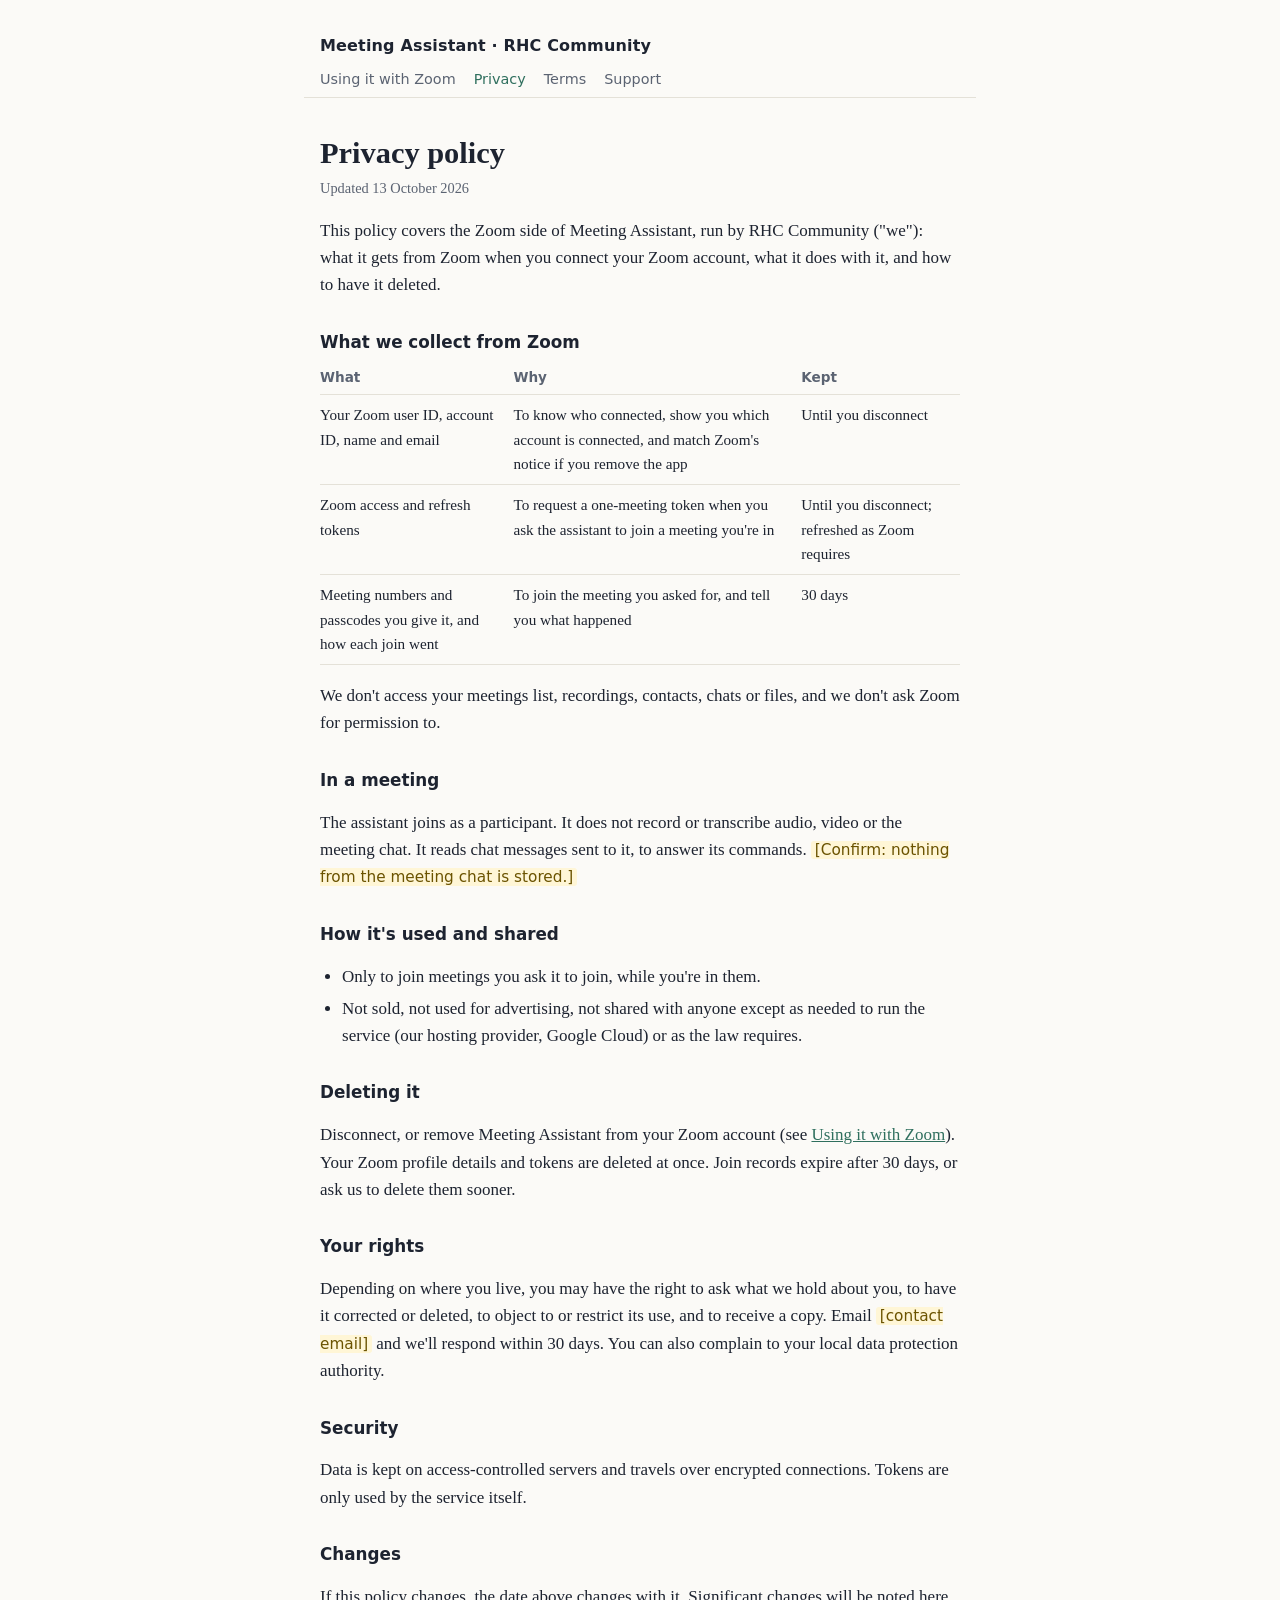
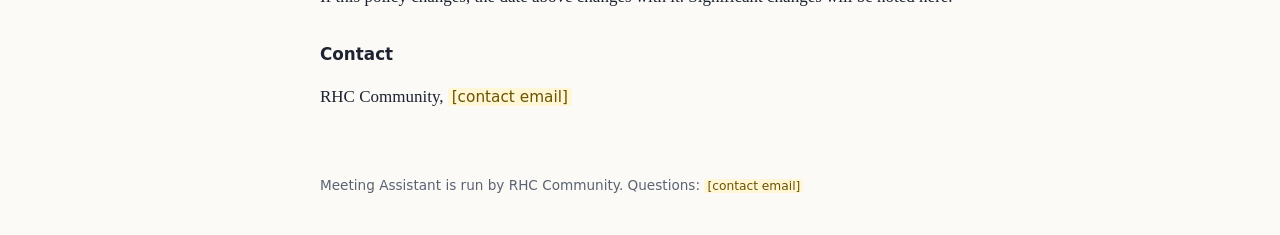
==== privacy/index.html @ b292b0ff "Pages for the Meeting Assistant's Zoom listing: guide, privacy, terms, support Co-Authored-By: Claud" ====
<!doctype html>
<html lang="en">
<head>
<meta charset="utf-8">
<meta name="viewport" content="width=device-width, initial-scale=1">
<title>Privacy policy · Meeting Assistant</title>
<meta name="description" content="What Meeting Assistant collects from Zoom, why, and how to have it deleted.">
<link rel="stylesheet" href="/style.css">
</head>
<body>
<header>
<a class="home" href="/">Meeting Assistant · RHC Community</a>
<nav><a href="/zoom/">Using it with Zoom</a><a href="/privacy/" aria-current="page">Privacy</a><a href="/terms/">Terms</a><a href="/support/">Support</a></nav>
</header>
<main>
<h1>Privacy policy</h1>
<p class="updated">Updated 13 October 2026</p>
<p>This policy covers the Zoom side of Meeting Assistant, run by RHC Community ("we"): what it gets from Zoom when you connect your Zoom account, what it does with it, and how to have it deleted.</p>

<h2>What we collect from Zoom</h2>
<div class="table-wrap"><table>
<tr><th>What</th><th>Why</th><th>Kept</th></tr>
<tr><td>Your Zoom user ID, account ID, name and email</td><td>To know who connected, show you which account is connected, and match Zoom's notice if you remove the app</td><td>Until you disconnect</td></tr>
<tr><td>Zoom access and refresh tokens</td><td>To request a one-meeting token when you ask the assistant to join a meeting you're in</td><td>Until you disconnect; refreshed as Zoom requires</td></tr>
<tr><td>Meeting numbers and passcodes you give it, and how each join went</td><td>To join the meeting you asked for, and tell you what happened</td><td>30 days</td></tr>
</table></div>
<p>We don't access your meetings list, recordings, contacts, chats or files, and we don't ask Zoom for permission to.</p>

<h2>In a meeting</h2>
<p>The assistant joins as a participant. It does not record or transcribe audio, video or the meeting chat. It reads chat messages sent to it, to answer its commands. <span class="todo">[Confirm: nothing from the meeting chat is stored.]</span></p>

<h2>How it's used and shared</h2>
<ul>
<li>Only to join meetings you ask it to join, while you're in them.</li>
<li>Not sold, not used for advertising, not shared with anyone except as needed to run the service (our hosting provider, Google Cloud) or as the law requires.</li>
</ul>

<h2>Deleting it</h2>
<p>Disconnect, or remove Meeting Assistant from your Zoom account (see <a href="/zoom/">Using it with Zoom</a>). Your Zoom profile details and tokens are deleted at once. Join records expire after 30 days, or ask us to delete them sooner.</p>

<h2>Your rights</h2>
<p>Depending on where you live, you may have the right to ask what we hold about you, to have it corrected or deleted, to object to or restrict its use, and to receive a copy. Email <span class="todo">[contact email]</span> and we'll respond within 30 days. You can also complain to your local data protection authority.</p>

<h2>Security</h2>
<p>Data is kept on access-controlled servers and travels over encrypted connections. Tokens are only used by the service itself.</p>

<h2>Changes</h2>
<p>If this policy changes, the date above changes with it. Significant changes will be noted here.</p>

<h2>Contact</h2>
<p>RHC Community, <span class="todo">[contact email]</span></p>
</main>
<footer>Meeting Assistant is run by RHC Community. Questions: <span class="todo">[contact email]</span></footer>
</body>
</html>
---- style.css ----
:root {
  --bg: #fbfaf7;
  --fg: #1d2330;
  --muted: #5b6372;
  --rule: #e4e1d8;
  --accent: #2f6f5e;
  --note-bg: #fff6d6;
  --note-fg: #6b5300;
}
@media (prefers-color-scheme: dark) {
  :root {
    --bg: #14171d;
    --fg: #e6e8ec;
    --muted: #9aa3b2;
    --rule: #2a2f38;
    --accent: #7cc4ad;
    --note-bg: #3a3214;
    --note-fg: #f3dc8b;
  }
}
* { box-sizing: border-box; }
html { -webkit-text-size-adjust: 100%; }
body {
  margin: 0;
  background: var(--bg);
  color: var(--fg);
  font: 17px/1.6 ui-serif, Georgia, "Times New Roman", serif;
}
header, main, footer { max-width: 42rem; margin: 0 auto; padding: 0 16px; }
header { padding-top: 32px; padding-bottom: 8px; border-bottom: 1px solid var(--rule); }
header a.home { color: var(--fg); text-decoration: none; font: 600 1rem/1.2 ui-sans-serif, system-ui, sans-serif; letter-spacing: .01em; }
nav { margin-top: 10px; display: flex; flex-wrap: wrap; gap: 4px 18px; font: .9rem/1.4 ui-sans-serif, system-ui, sans-serif; }
nav a { color: var(--muted); text-decoration: none; }
nav a[aria-current="page"] { color: var(--accent); }
main { padding-top: 24px; padding-bottom: 48px; }
h1 { font-size: 1.9rem; line-height: 1.2; margin: .4em 0 .2em; }
h2 { font: 600 1.05rem/1.3 ui-sans-serif, system-ui, sans-serif; margin: 2em 0 .4em; }
p.updated { color: var(--muted); font-size: .9rem; margin-top: 0; }
a { color: var(--accent); }
ul, ol { padding-left: 1.3em; }
li { margin: .25em 0; }
code { font: .9em ui-monospace, SFMono-Regular, Menlo, monospace; background: var(--rule); padding: .05em .3em; border-radius: 3px; }
table { border-collapse: collapse; width: 100%; font-size: .95rem; }
th, td { text-align: left; vertical-align: top; padding: 8px 10px 8px 0; border-bottom: 1px solid var(--rule); }
th { font: 600 .85rem/1.3 ui-sans-serif, system-ui, sans-serif; color: var(--muted); }
.table-wrap { overflow-x: auto; }
.todo { background: var(--note-bg); color: var(--note-fg); padding: 0 .25em; border-radius: 3px; font-family: ui-sans-serif, system-ui, sans-serif; font-size: .9em; }
footer { padding-bottom: 40px; color: var(--muted); font: .85rem/1.5 ui-sans-serif, system-ui, sans-serif; }
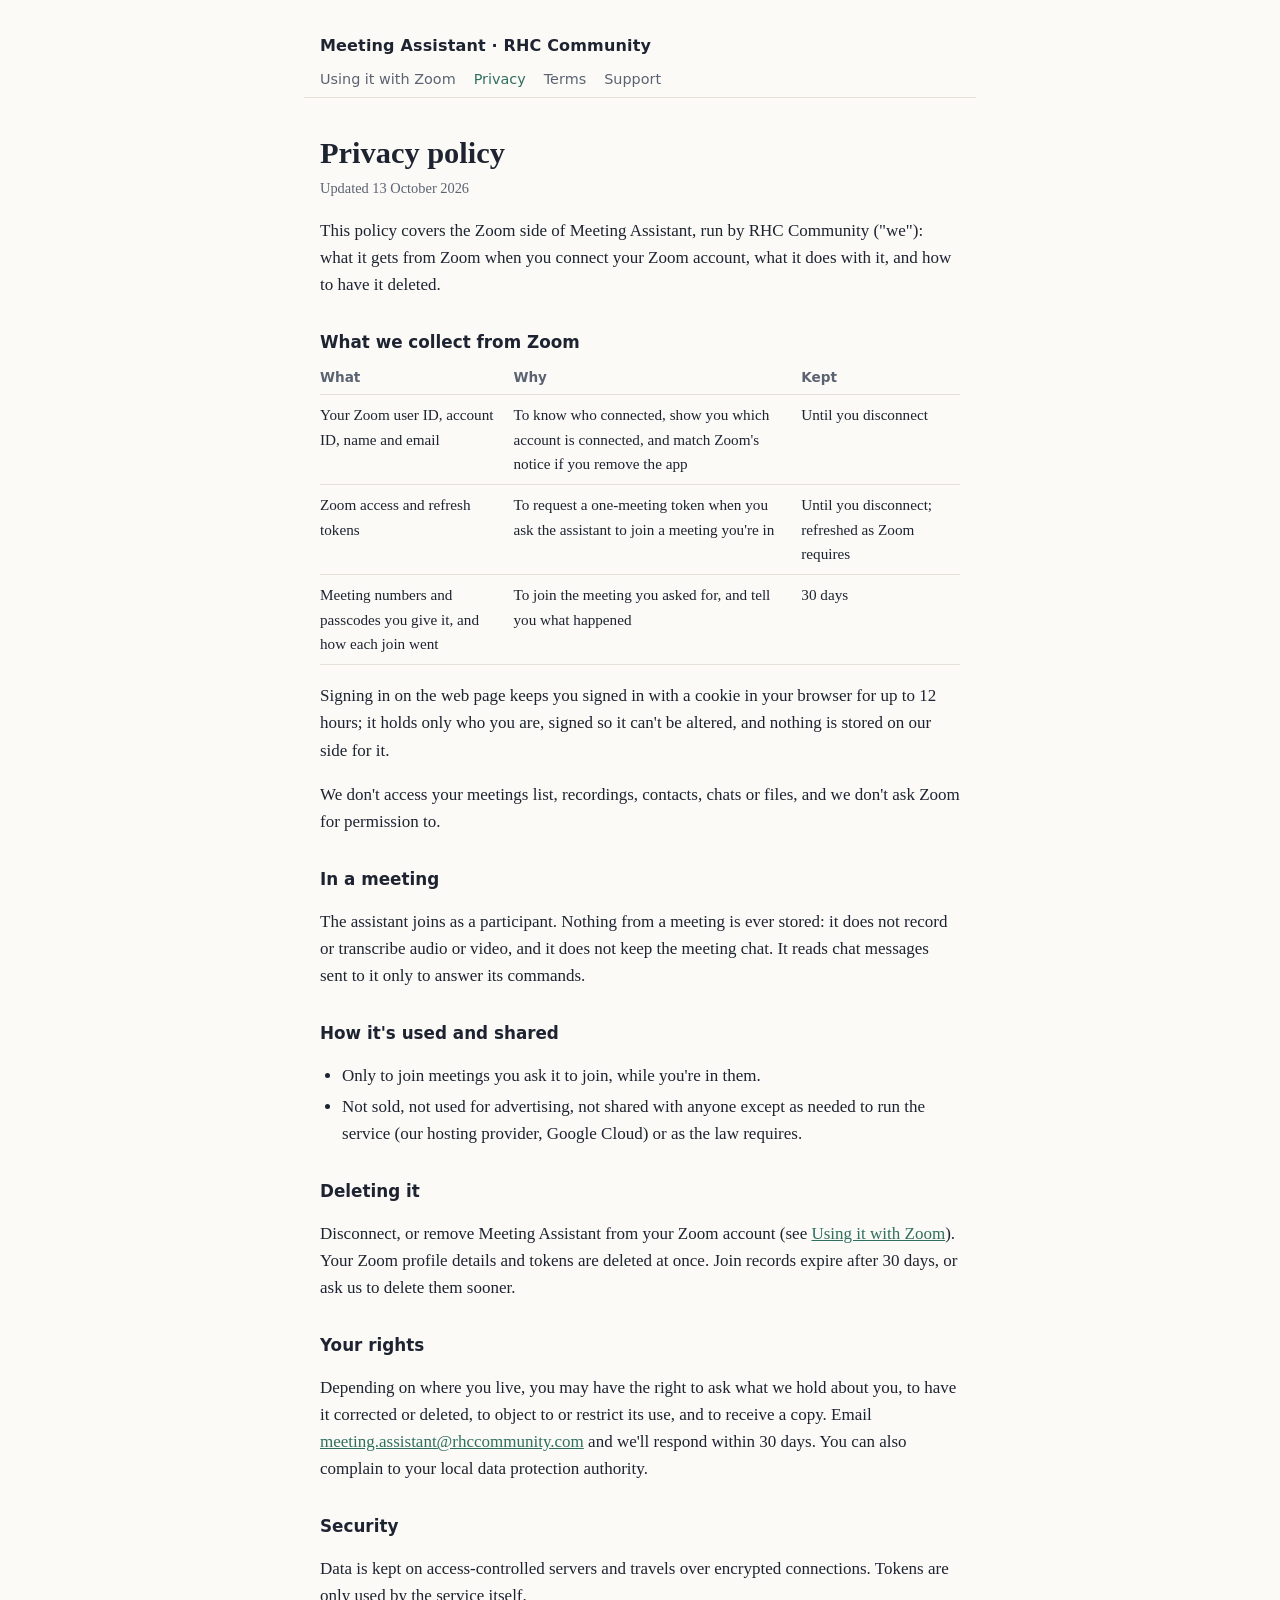
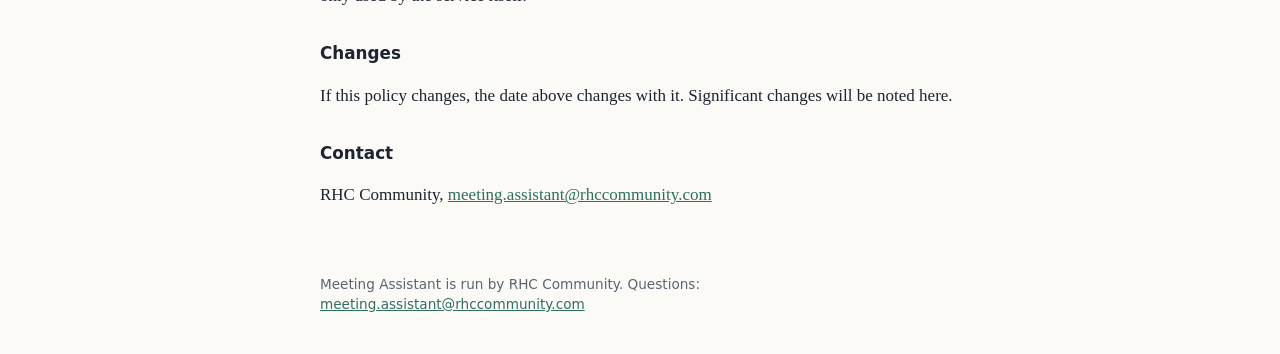
==== commit a01ddcee: "Contact address, nothing stored from meetings, and the web page's sign-in and join Co-Authored-By: C" ====
--- a/privacy/index.html
+++ b/privacy/index.html
@@ -24,10 +24,11 @@
 <tr><td>Zoom access and refresh tokens</td><td>To request a one-meeting token when you ask the assistant to join a meeting you're in</td><td>Until you disconnect; refreshed as Zoom requires</td></tr>
 <tr><td>Meeting numbers and passcodes you give it, and how each join went</td><td>To join the meeting you asked for, and tell you what happened</td><td>30 days</td></tr>
 </table></div>
+<p>Signing in on the web page keeps you signed in with a cookie in your browser for up to 12 hours; it holds only who you are, signed so it can't be altered, and nothing is stored on our side for it.</p>
 <p>We don't access your meetings list, recordings, contacts, chats or files, and we don't ask Zoom for permission to.</p>
 
 <h2>In a meeting</h2>
-<p>The assistant joins as a participant. It does not record or transcribe audio, video or the meeting chat. It reads chat messages sent to it, to answer its commands. <span class="todo">[Confirm: nothing from the meeting chat is stored.]</span></p>
+<p>The assistant joins as a participant. Nothing from a meeting is ever stored: it does not record or transcribe audio or video, and it does not keep the meeting chat. It reads chat messages sent to it only to answer its commands.</p>
 
 <h2>How it's used and shared</h2>
 <ul>
@@ -39,7 +40,7 @@
 <p>Disconnect, or remove Meeting Assistant from your Zoom account (see <a href="/zoom/">Using it with Zoom</a>). Your Zoom profile details and tokens are deleted at once. Join records expire after 30 days, or ask us to delete them sooner.</p>
 
 <h2>Your rights</h2>
-<p>Depending on where you live, you may have the right to ask what we hold about you, to have it corrected or deleted, to object to or restrict its use, and to receive a copy. Email <span class="todo">[contact email]</span> and we'll respond within 30 days. You can also complain to your local data protection authority.</p>
+<p>Depending on where you live, you may have the right to ask what we hold about you, to have it corrected or deleted, to object to or restrict its use, and to receive a copy. Email <a href="mailto:meeting.assistant@rhccommunity.com">meeting.assistant@rhccommunity.com</a> and we'll respond within 30 days. You can also complain to your local data protection authority.</p>
 
 <h2>Security</h2>
 <p>Data is kept on access-controlled servers and travels over encrypted connections. Tokens are only used by the service itself.</p>
@@ -48,8 +49,8 @@
 <p>If this policy changes, the date above changes with it. Significant changes will be noted here.</p>
 
 <h2>Contact</h2>
-<p>RHC Community, <span class="todo">[contact email]</span></p>
+<p>RHC Community, <a href="mailto:meeting.assistant@rhccommunity.com">meeting.assistant@rhccommunity.com</a></p>
 </main>
-<footer>Meeting Assistant is run by RHC Community. Questions: <span class="todo">[contact email]</span></footer>
+<footer>Meeting Assistant is run by RHC Community. Questions: <a href="mailto:meeting.assistant@rhccommunity.com">meeting.assistant@rhccommunity.com</a></footer>
 </body>
 </html>
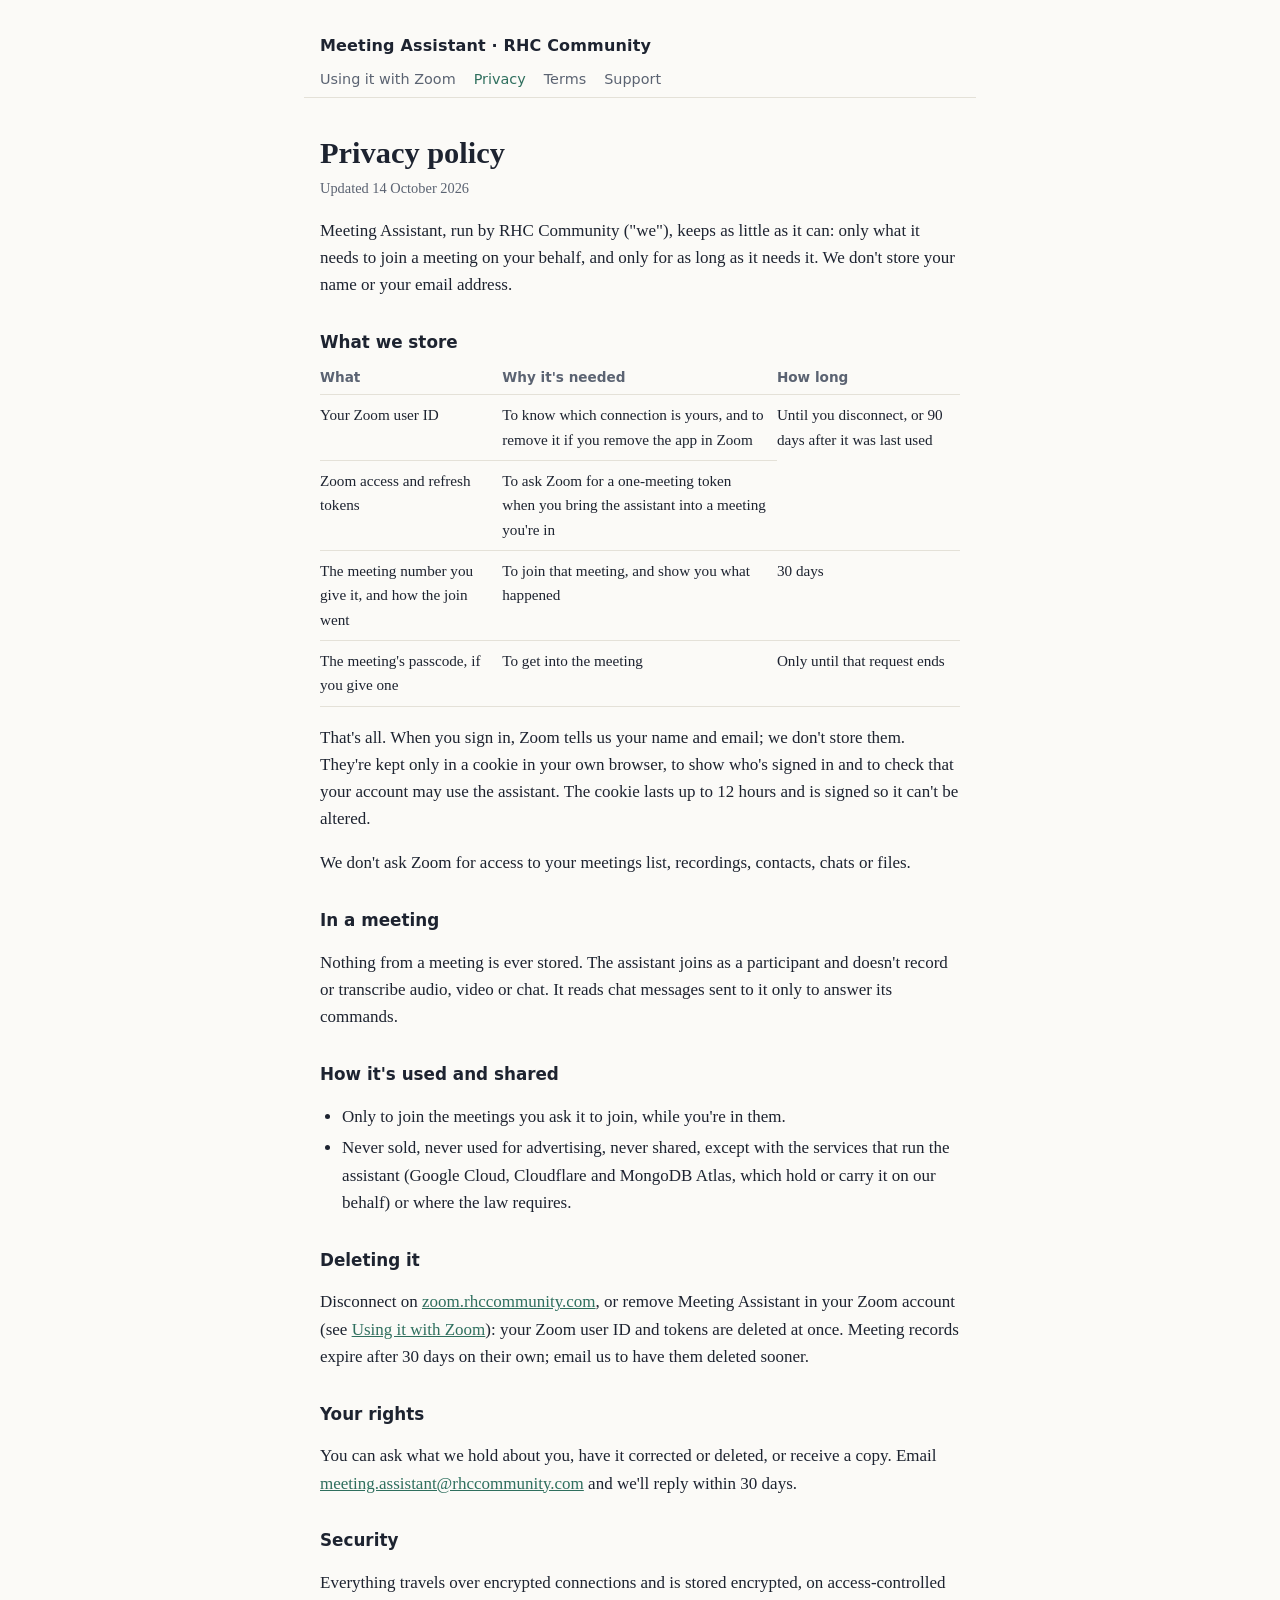
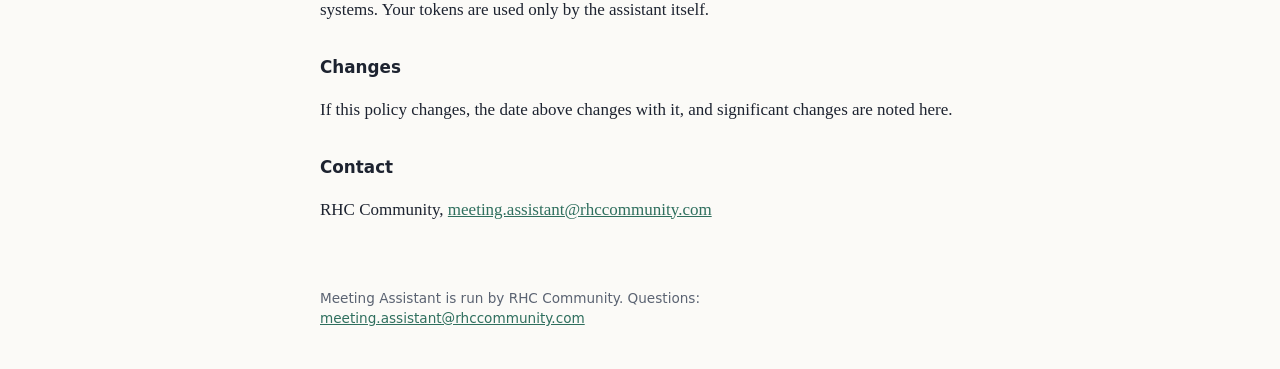
==== commit 30c0a547: "Privacy: how little is stored, and only what the assistant needs; no names or emails Co-Authored-By:" ====
--- a/privacy/index.html
+++ b/privacy/index.html
@@ -14,39 +14,40 @@
 </header>
 <main>
 <h1>Privacy policy</h1>
-<p class="updated">Updated 13 October 2026</p>
-<p>This policy covers the Zoom side of Meeting Assistant, run by RHC Community ("we"): what it gets from Zoom when you connect your Zoom account, what it does with it, and how to have it deleted.</p>
+<p class="updated">Updated 14 October 2026</p>
+<p>Meeting Assistant, run by RHC Community ("we"), keeps as little as it can: only what it needs to join a meeting on your behalf, and only for as long as it needs it. We don't store your name or your email address.</p>
 
-<h2>What we collect from Zoom</h2>
+<h2>What we store</h2>
 <div class="table-wrap"><table>
-<tr><th>What</th><th>Why</th><th>Kept</th></tr>
-<tr><td>Your Zoom user ID, account ID, name and email</td><td>To know who connected, show you which account is connected, and match Zoom's notice if you remove the app</td><td>Until you disconnect</td></tr>
-<tr><td>Zoom access and refresh tokens</td><td>To request a one-meeting token when you ask the assistant to join a meeting you're in</td><td>Until you disconnect; refreshed as Zoom requires</td></tr>
-<tr><td>Meeting numbers and passcodes you give it, and how each join went</td><td>To join the meeting you asked for, and tell you what happened</td><td>30 days</td></tr>
+<tr><th>What</th><th>Why it's needed</th><th>How long</th></tr>
+<tr><td>Your Zoom user ID</td><td>To know which connection is yours, and to remove it if you remove the app in Zoom</td><td rowspan="2">Until you disconnect, or 90 days after it was last used</td></tr>
+<tr><td>Zoom access and refresh tokens</td><td>To ask Zoom for a one-meeting token when you bring the assistant into a meeting you're in</td></tr>
+<tr><td>The meeting number you give it, and how the join went</td><td>To join that meeting, and show you what happened</td><td>30 days</td></tr>
+<tr><td>The meeting's passcode, if you give one</td><td>To get into the meeting</td><td>Only until that request ends</td></tr>
 </table></div>
-<p>Signing in on the web page keeps you signed in with a cookie in your browser for up to 12 hours; it holds only who you are, signed so it can't be altered, and nothing is stored on our side for it.</p>
-<p>We don't access your meetings list, recordings, contacts, chats or files, and we don't ask Zoom for permission to.</p>
+<p>That's all. When you sign in, Zoom tells us your name and email; we don't store them. They're kept only in a cookie in your own browser, to show who's signed in and to check that your account may use the assistant. The cookie lasts up to 12 hours and is signed so it can't be altered.</p>
+<p>We don't ask Zoom for access to your meetings list, recordings, contacts, chats or files.</p>
 
 <h2>In a meeting</h2>
-<p>The assistant joins as a participant. Nothing from a meeting is ever stored: it does not record or transcribe audio or video, and it does not keep the meeting chat. It reads chat messages sent to it only to answer its commands.</p>
+<p>Nothing from a meeting is ever stored. The assistant joins as a participant and doesn't record or transcribe audio, video or chat. It reads chat messages sent to it only to answer its commands.</p>
 
 <h2>How it's used and shared</h2>
 <ul>
-<li>Only to join meetings you ask it to join, while you're in them.</li>
-<li>Not sold, not used for advertising, not shared with anyone except as needed to run the service (our hosting provider, Google Cloud) or as the law requires.</li>
+<li>Only to join the meetings you ask it to join, while you're in them.</li>
+<li>Never sold, never used for advertising, never shared, except with the services that run the assistant (Google Cloud, Cloudflare and MongoDB Atlas, which hold or carry it on our behalf) or where the law requires.</li>
 </ul>
 
 <h2>Deleting it</h2>
-<p>Disconnect, or remove Meeting Assistant from your Zoom account (see <a href="/zoom/">Using it with Zoom</a>). Your Zoom profile details and tokens are deleted at once. Join records expire after 30 days, or ask us to delete them sooner.</p>
+<p>Disconnect on <a href="https://zoom.rhccommunity.com/">zoom.rhccommunity.com</a>, or remove Meeting Assistant in your Zoom account (see <a href="/zoom/">Using it with Zoom</a>): your Zoom user ID and tokens are deleted at once. Meeting records expire after 30 days on their own; email us to have them deleted sooner.</p>
 
 <h2>Your rights</h2>
-<p>Depending on where you live, you may have the right to ask what we hold about you, to have it corrected or deleted, to object to or restrict its use, and to receive a copy. Email <a href="mailto:meeting.assistant@rhccommunity.com">meeting.assistant@rhccommunity.com</a> and we'll respond within 30 days. You can also complain to your local data protection authority.</p>
+<p>You can ask what we hold about you, have it corrected or deleted, or receive a copy. Email <a href="mailto:meeting.assistant@rhccommunity.com">meeting.assistant@rhccommunity.com</a> and we'll reply within 30 days.</p>
 
 <h2>Security</h2>
-<p>Data is kept on access-controlled servers and travels over encrypted connections. Tokens are only used by the service itself.</p>
+<p>Everything travels over encrypted connections and is stored encrypted, on access-controlled systems. Your tokens are used only by the assistant itself.</p>
 
 <h2>Changes</h2>
-<p>If this policy changes, the date above changes with it. Significant changes will be noted here.</p>
+<p>If this policy changes, the date above changes with it, and significant changes are noted here.</p>
 
 <h2>Contact</h2>
 <p>RHC Community, <a href="mailto:meeting.assistant@rhccommunity.com">meeting.assistant@rhccommunity.com</a></p>
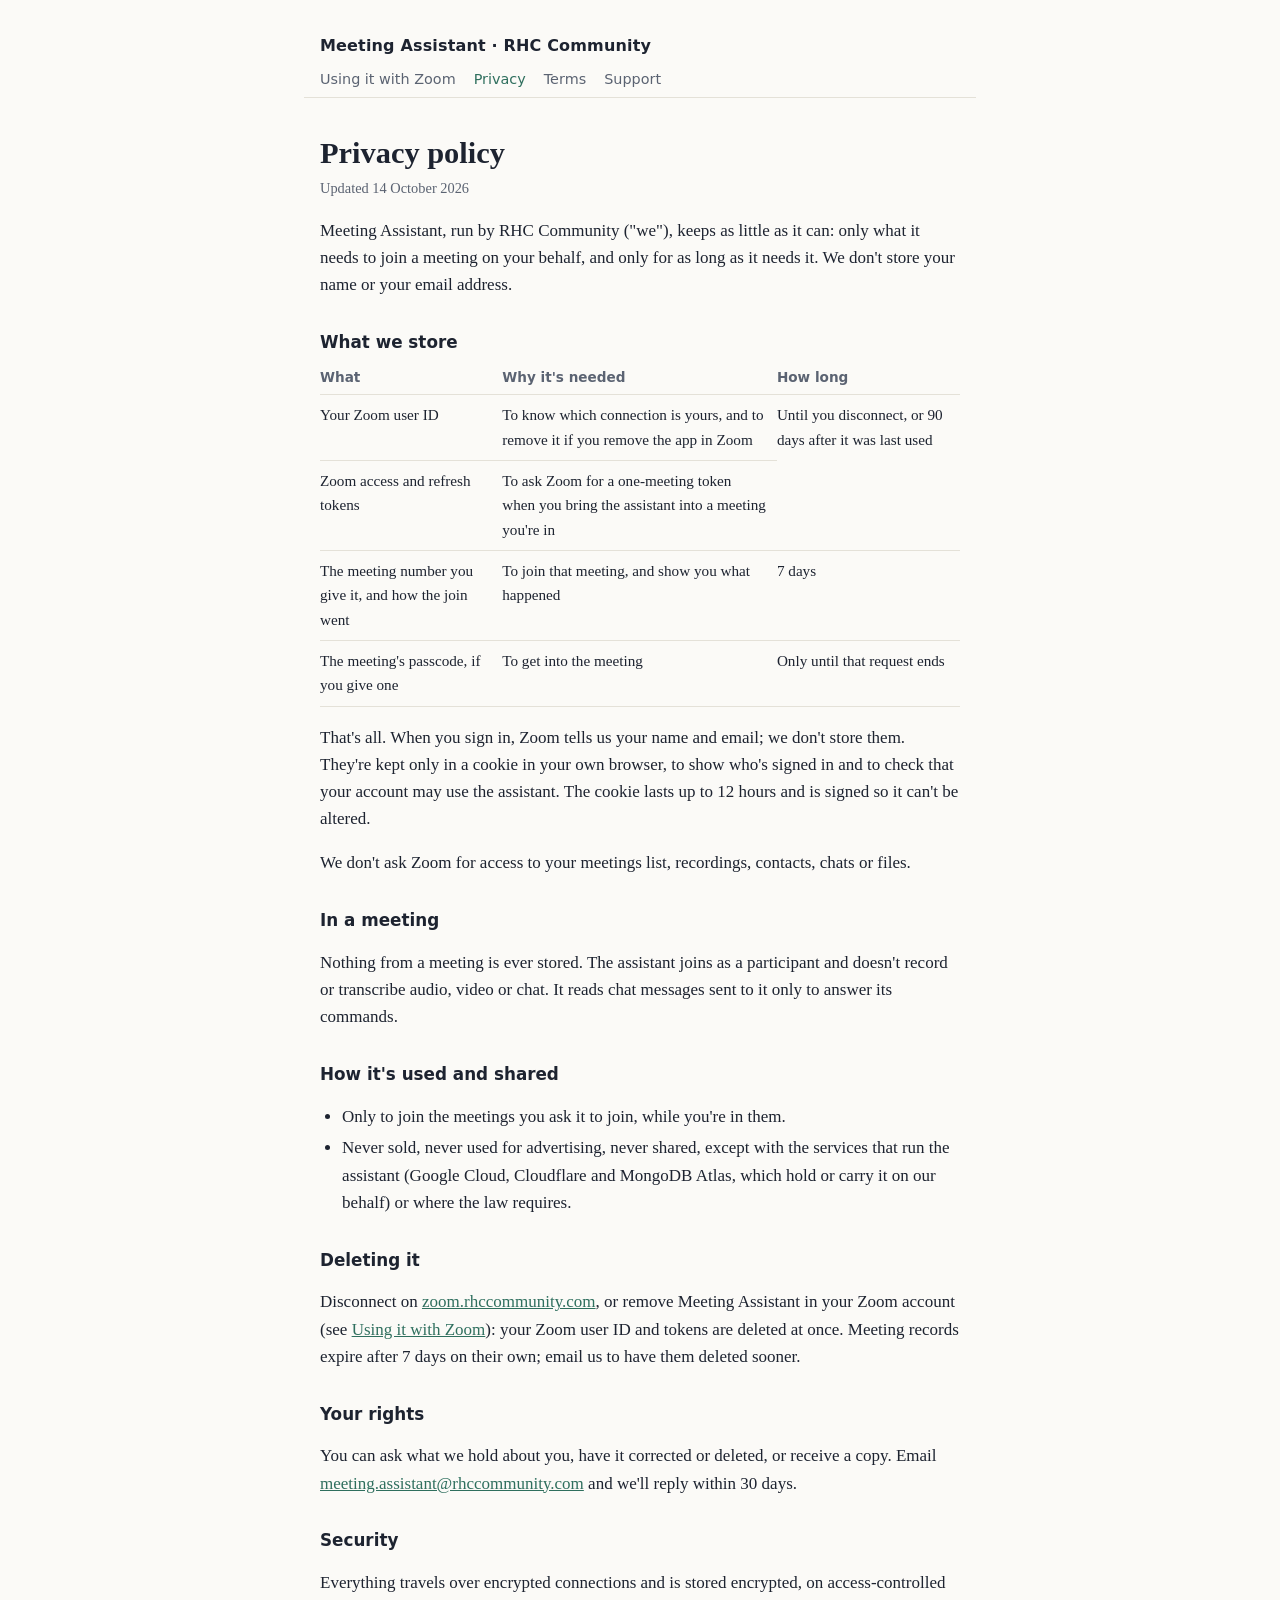
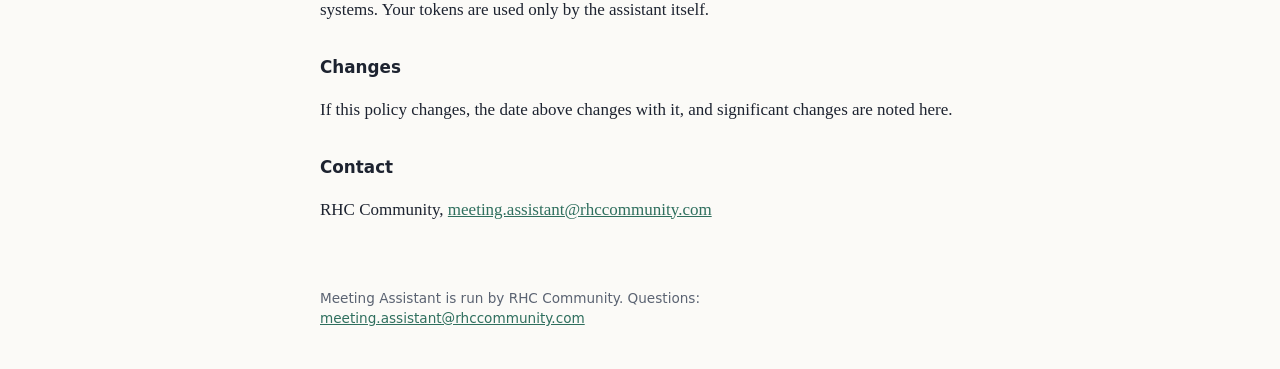
==== commit 158940b6: "Privacy: meeting records kept 7 days Co-Authored-By: Claude Opus 5.5 <noreply@anthropic.com>" ====
--- a/privacy/index.html
+++ b/privacy/index.html
@@ -22,7 +22,7 @@
 <tr><th>What</th><th>Why it's needed</th><th>How long</th></tr>
 <tr><td>Your Zoom user ID</td><td>To know which connection is yours, and to remove it if you remove the app in Zoom</td><td rowspan="2">Until you disconnect, or 90 days after it was last used</td></tr>
 <tr><td>Zoom access and refresh tokens</td><td>To ask Zoom for a one-meeting token when you bring the assistant into a meeting you're in</td></tr>
-<tr><td>The meeting number you give it, and how the join went</td><td>To join that meeting, and show you what happened</td><td>30 days</td></tr>
+<tr><td>The meeting number you give it, and how the join went</td><td>To join that meeting, and show you what happened</td><td>7 days</td></tr>
 <tr><td>The meeting's passcode, if you give one</td><td>To get into the meeting</td><td>Only until that request ends</td></tr>
 </table></div>
 <p>That's all. When you sign in, Zoom tells us your name and email; we don't store them. They're kept only in a cookie in your own browser, to show who's signed in and to check that your account may use the assistant. The cookie lasts up to 12 hours and is signed so it can't be altered.</p>
@@ -38,7 +38,7 @@
 </ul>
 
 <h2>Deleting it</h2>
-<p>Disconnect on <a href="https://zoom.rhccommunity.com/">zoom.rhccommunity.com</a>, or remove Meeting Assistant in your Zoom account (see <a href="/zoom/">Using it with Zoom</a>): your Zoom user ID and tokens are deleted at once. Meeting records expire after 30 days on their own; email us to have them deleted sooner.</p>
+<p>Disconnect on <a href="https://zoom.rhccommunity.com/">zoom.rhccommunity.com</a>, or remove Meeting Assistant in your Zoom account (see <a href="/zoom/">Using it with Zoom</a>): your Zoom user ID and tokens are deleted at once. Meeting records expire after 7 days on their own; email us to have them deleted sooner.</p>
 
 <h2>Your rights</h2>
 <p>You can ask what we hold about you, have it corrected or deleted, or receive a copy. Email <a href="mailto:meeting.assistant@rhccommunity.com">meeting.assistant@rhccommunity.com</a> and we'll reply within 30 days.</p>
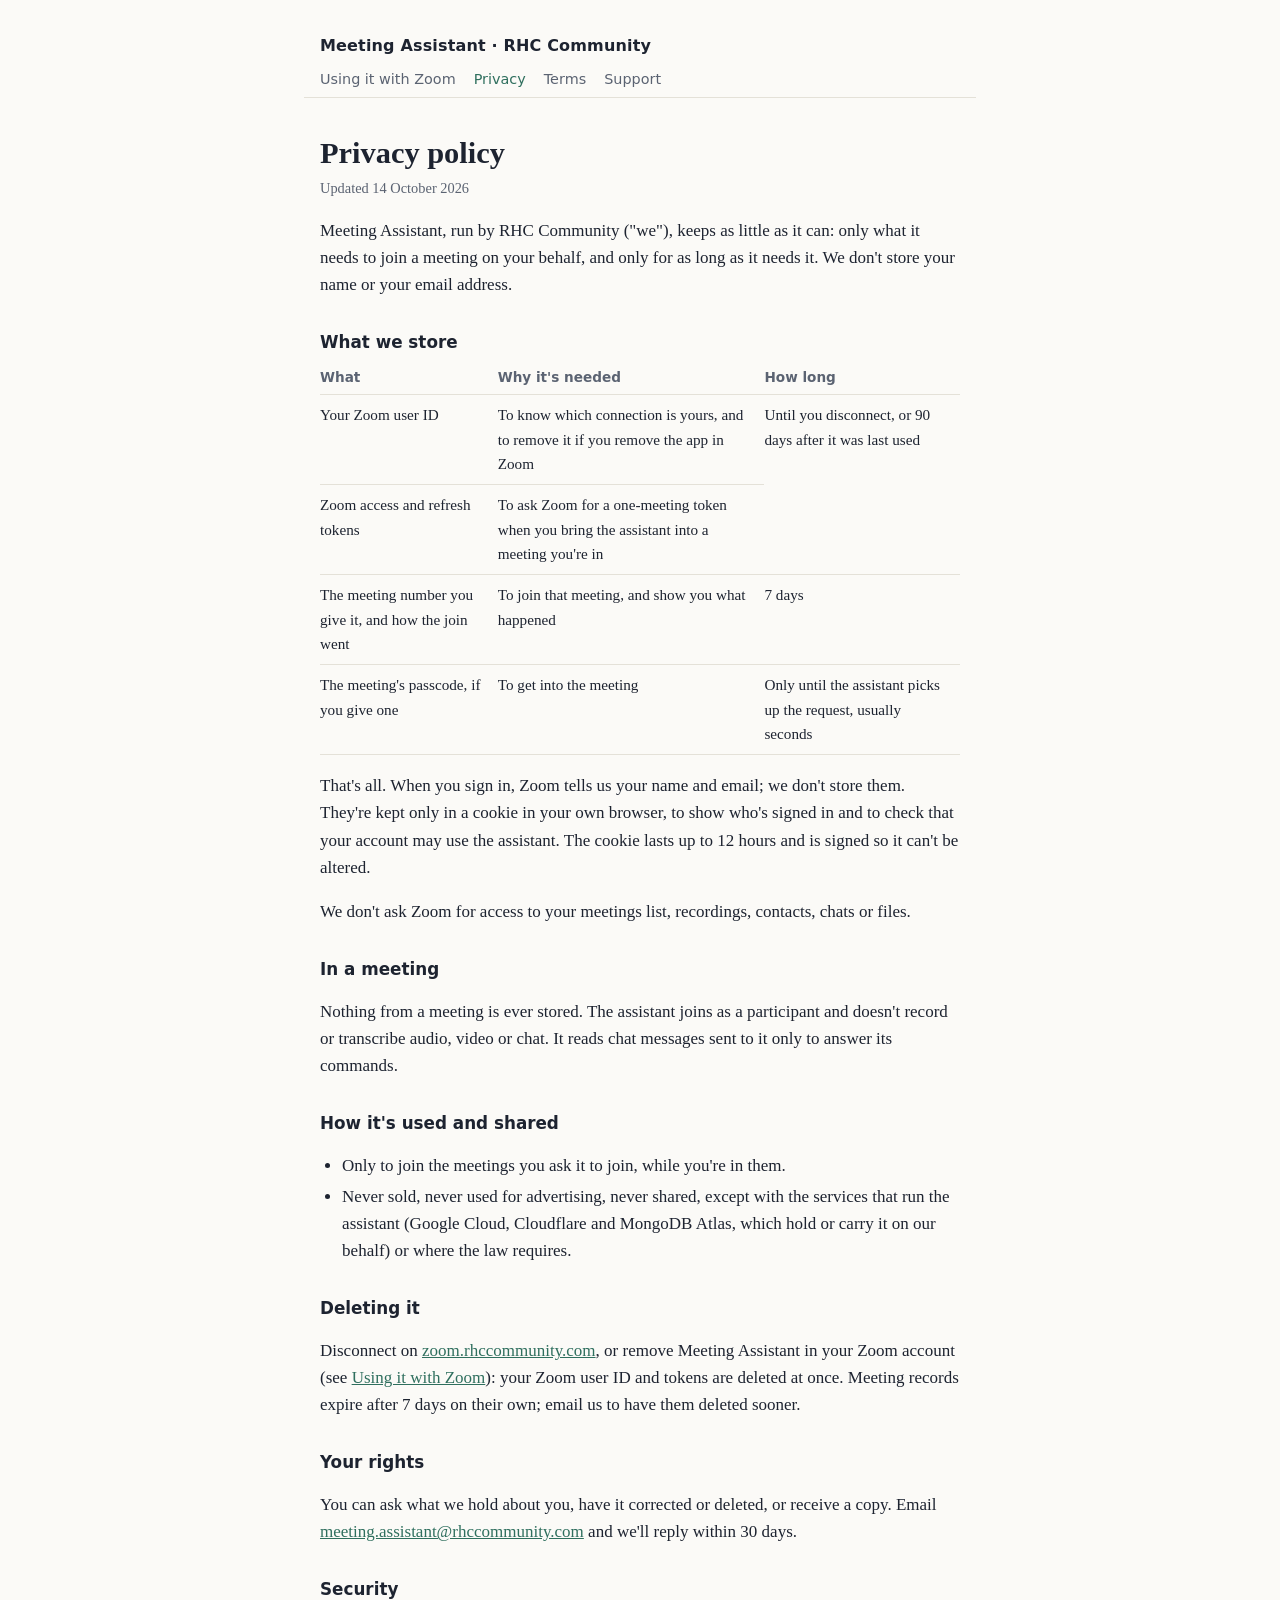
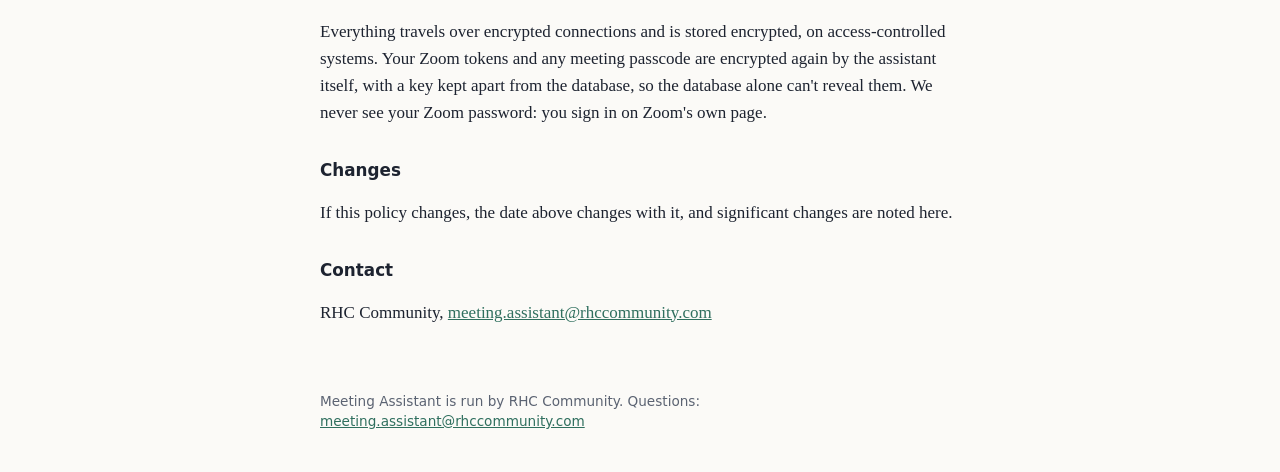
==== commit 17b179cd: "Privacy: tokens and passcodes encrypted with a key apart from the database; passcodes kept only unti" ====
--- a/privacy/index.html
+++ b/privacy/index.html
@@ -23,7 +23,7 @@
 <tr><td>Your Zoom user ID</td><td>To know which connection is yours, and to remove it if you remove the app in Zoom</td><td rowspan="2">Until you disconnect, or 90 days after it was last used</td></tr>
 <tr><td>Zoom access and refresh tokens</td><td>To ask Zoom for a one-meeting token when you bring the assistant into a meeting you're in</td></tr>
 <tr><td>The meeting number you give it, and how the join went</td><td>To join that meeting, and show you what happened</td><td>7 days</td></tr>
-<tr><td>The meeting's passcode, if you give one</td><td>To get into the meeting</td><td>Only until that request ends</td></tr>
+<tr><td>The meeting's passcode, if you give one</td><td>To get into the meeting</td><td>Only until the assistant picks up the request, usually seconds</td></tr>
 </table></div>
 <p>That's all. When you sign in, Zoom tells us your name and email; we don't store them. They're kept only in a cookie in your own browser, to show who's signed in and to check that your account may use the assistant. The cookie lasts up to 12 hours and is signed so it can't be altered.</p>
 <p>We don't ask Zoom for access to your meetings list, recordings, contacts, chats or files.</p>
@@ -44,7 +44,7 @@
 <p>You can ask what we hold about you, have it corrected or deleted, or receive a copy. Email <a href="mailto:meeting.assistant@rhccommunity.com">meeting.assistant@rhccommunity.com</a> and we'll reply within 30 days.</p>
 
 <h2>Security</h2>
-<p>Everything travels over encrypted connections and is stored encrypted, on access-controlled systems. Your tokens are used only by the assistant itself.</p>
+<p>Everything travels over encrypted connections and is stored encrypted, on access-controlled systems. Your Zoom tokens and any meeting passcode are encrypted again by the assistant itself, with a key kept apart from the database, so the database alone can't reveal them. We never see your Zoom password: you sign in on Zoom's own page.</p>
 
 <h2>Changes</h2>
 <p>If this policy changes, the date above changes with it, and significant changes are noted here.</p>
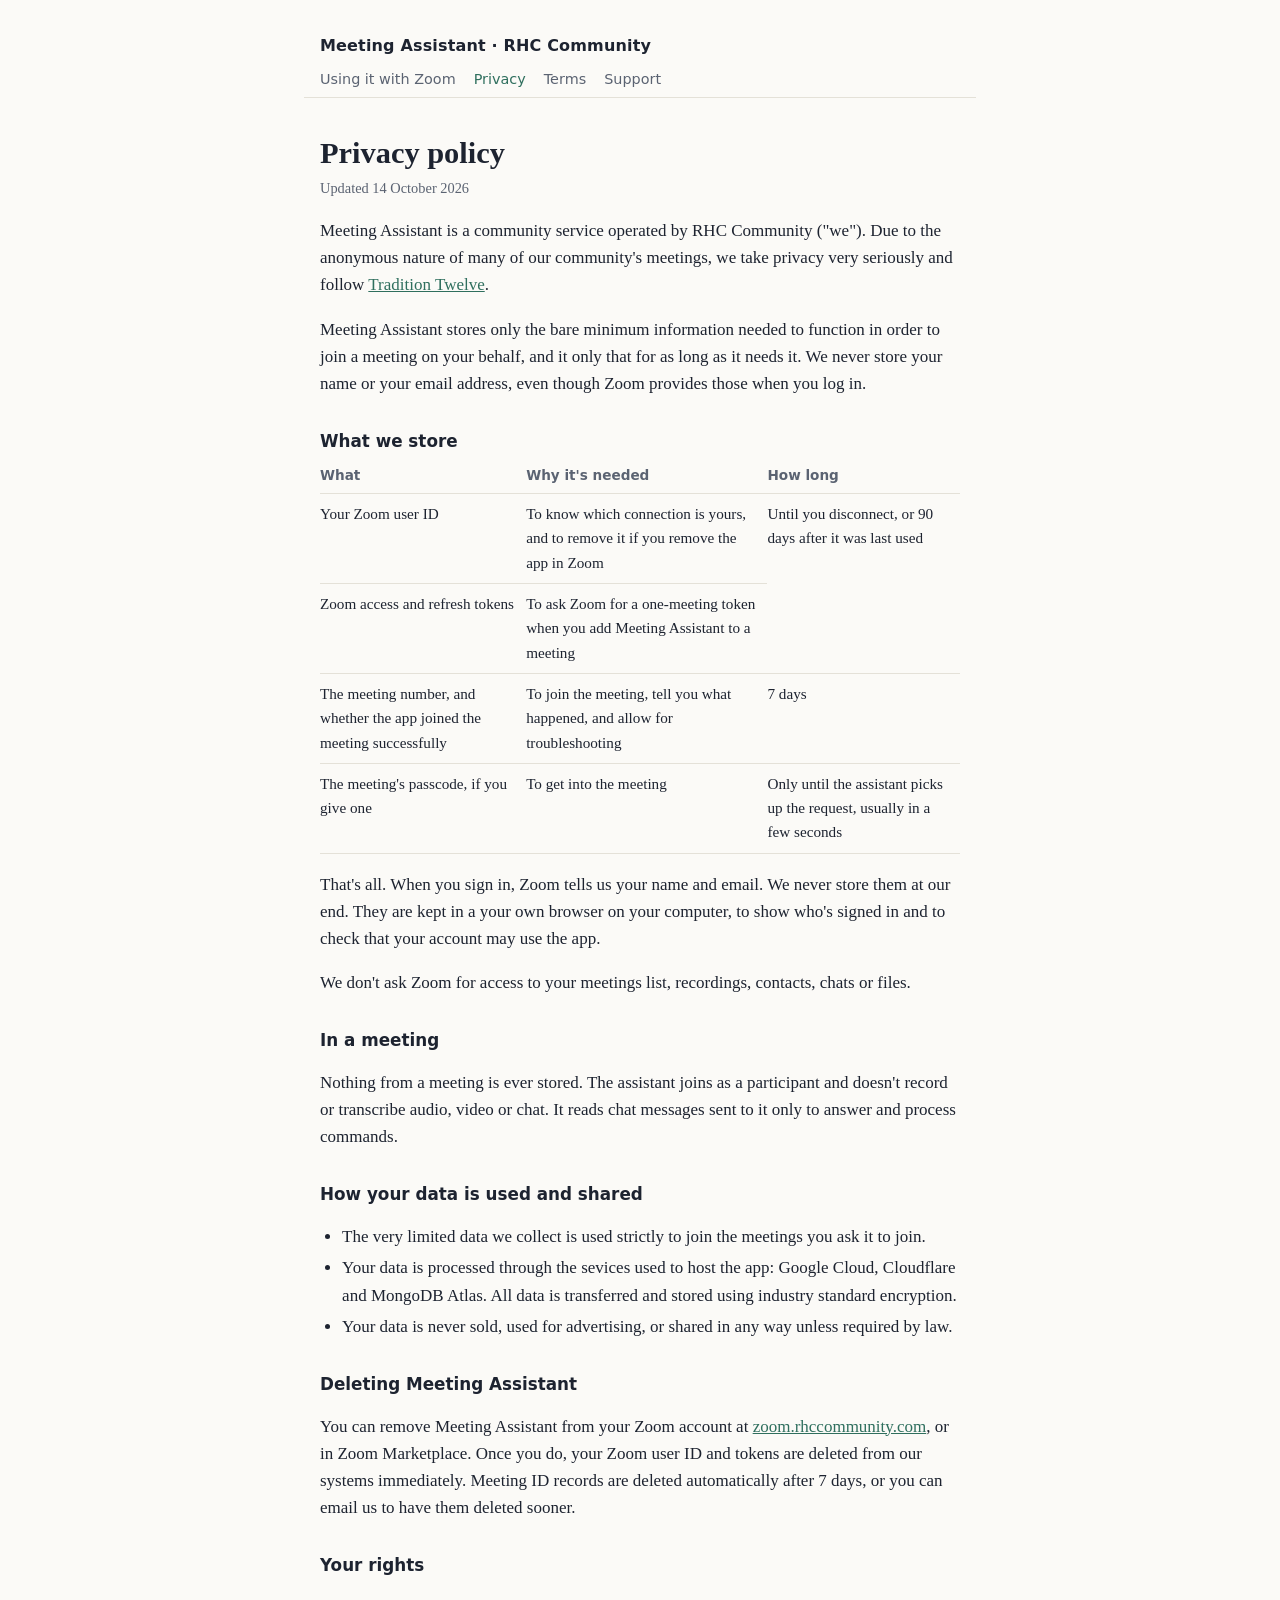
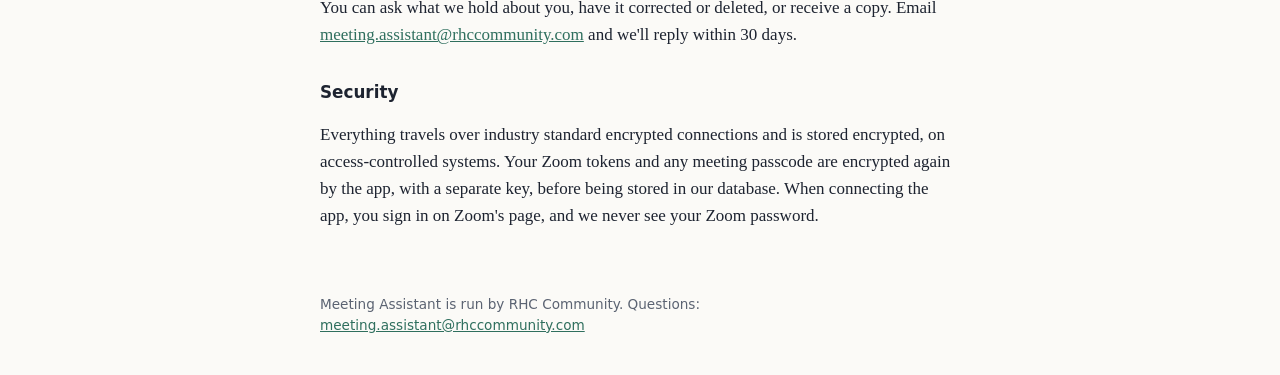
==== commit b638c5e9: "docs: overhaul documentation and review guide" ====
--- a/privacy/index.html
+++ b/privacy/index.html
@@ -1,57 +1,160 @@
 <!doctype html>
 <html lang="en">
-<head>
-<meta charset="utf-8">
-<meta name="viewport" content="width=device-width, initial-scale=1">
-<title>Privacy policy · Meeting Assistant</title>
-<meta name="description" content="What Meeting Assistant collects from Zoom, why, and how to have it deleted.">
-<link rel="stylesheet" href="/style.css">
-</head>
-<body>
-<header>
-<a class="home" href="/">Meeting Assistant · RHC Community</a>
-<nav><a href="/zoom/">Using it with Zoom</a><a href="/privacy/" aria-current="page">Privacy</a><a href="/terms/">Terms</a><a href="/support/">Support</a></nav>
-</header>
-<main>
-<h1>Privacy policy</h1>
-<p class="updated">Updated 14 October 2026</p>
-<p>Meeting Assistant, run by RHC Community ("we"), keeps as little as it can: only what it needs to join a meeting on your behalf, and only for as long as it needs it. We don't store your name or your email address.</p>
+  <head>
+    <meta charset="utf-8" />
+    <meta name="viewport" content="width=device-width, initial-scale=1" />
+    <title>Privacy policy · Meeting Assistant</title>
+    <meta
+      name="description"
+      content="What Meeting Assistant collects from Zoom, why, and how to have it deleted."
+    />
+    <link rel="stylesheet" href="../style.css" />
+  </head>
+  <body>
+    <header>
+      <a class="home" href="../">Meeting Assistant · RHC Community</a>
+      <nav>
+        <a href="../zoom/">Using it with Zoom</a
+        ><a href="../privacy/" aria-current="page">Privacy</a
+        ><a href="../terms/">Terms</a><a href="../support/">Support</a>
+      </nav>
+    </header>
+    <main>
+      <h1>Privacy policy</h1>
+      <p class="updated">Updated 14 October 2026</p>
+      <p>
+        Meeting Assistant is a community service operated by RHC Community
+        ("we"). Due to the anonymous nature of many of our community's meetings,
+        we take privacy very seriously and follow
+        <a
+          href="https://www.aa.org/sites/default/files/2022-01/en_tradition12.pdf"
+          target="_blank"
+          >Tradition Twelve</a
+        >.
+      </p>
+      <p>
+        Meeting Assistant stores only the bare minimum information needed to
+        function in order to join a meeting on your behalf, and it only that for
+        as long as it needs it. We never store your name or your email address,
+        even though Zoom provides those when you log in.
+      </p>
 
-<h2>What we store</h2>
-<div class="table-wrap"><table>
-<tr><th>What</th><th>Why it's needed</th><th>How long</th></tr>
-<tr><td>Your Zoom user ID</td><td>To know which connection is yours, and to remove it if you remove the app in Zoom</td><td rowspan="2">Until you disconnect, or 90 days after it was last used</td></tr>
-<tr><td>Zoom access and refresh tokens</td><td>To ask Zoom for a one-meeting token when you bring the assistant into a meeting you're in</td></tr>
-<tr><td>The meeting number you give it, and how the join went</td><td>To join that meeting, and show you what happened</td><td>7 days</td></tr>
-<tr><td>The meeting's passcode, if you give one</td><td>To get into the meeting</td><td>Only until the assistant picks up the request, usually seconds</td></tr>
-</table></div>
-<p>That's all. When you sign in, Zoom tells us your name and email; we don't store them. They're kept only in a cookie in your own browser, to show who's signed in and to check that your account may use the assistant. The cookie lasts up to 12 hours and is signed so it can't be altered.</p>
-<p>We don't ask Zoom for access to your meetings list, recordings, contacts, chats or files.</p>
+      <h2>What we store</h2>
+      <div class="table-wrap">
+        <table>
+          <tr>
+            <th>What</th>
+            <th>Why it's needed</th>
+            <th>How long</th>
+          </tr>
+          <tr>
+            <td>Your Zoom user ID</td>
+            <td>
+              To know which connection is yours, and to remove it if you remove
+              the app in Zoom
+            </td>
+            <td rowspan="2">
+              Until you disconnect, or 90 days after it was last used
+            </td>
+          </tr>
+          <tr>
+            <td>Zoom access and refresh tokens</td>
+            <td>
+              To ask Zoom for a one-meeting token when you add Meeting Assistant
+              to a meeting
+            </td>
+          </tr>
+          <tr>
+            <td>
+              The meeting number, and whether the app joined the meeting
+              successfully
+            </td>
+            <td>
+              To join the meeting, tell you what happened, and allow for
+              troubleshooting
+            </td>
+            <td>7 days</td>
+          </tr>
+          <tr>
+            <td>The meeting's passcode, if you give one</td>
+            <td>To get into the meeting</td>
+            <td>
+              Only until the assistant picks up the request, usually in a few
+              seconds
+            </td>
+          </tr>
+        </table>
+      </div>
+      <p>
+        That's all. When you sign in, Zoom tells us your name and email. We
+        never store them at our end. They are kept in a your own browser on your
+        computer, to show who's signed in and to check that your account may use
+        the app.
+      </p>
+      <p>
+        We don't ask Zoom for access to your meetings list, recordings,
+        contacts, chats or files.
+      </p>
 
-<h2>In a meeting</h2>
-<p>Nothing from a meeting is ever stored. The assistant joins as a participant and doesn't record or transcribe audio, video or chat. It reads chat messages sent to it only to answer its commands.</p>
+      <h2>In a meeting</h2>
+      <p>
+        Nothing from a meeting is ever stored. The assistant joins as a
+        participant and doesn't record or transcribe audio, video or chat. It
+        reads chat messages sent to it only to answer and process commands.
+      </p>
 
-<h2>How it's used and shared</h2>
-<ul>
-<li>Only to join the meetings you ask it to join, while you're in them.</li>
-<li>Never sold, never used for advertising, never shared, except with the services that run the assistant (Google Cloud, Cloudflare and MongoDB Atlas, which hold or carry it on our behalf) or where the law requires.</li>
-</ul>
+      <h2>How your data is used and shared</h2>
+      <ul>
+        <li>
+          The very limited data we collect is used strictly to join the meetings
+          you ask it to join.
+        </li>
+        <li>
+          Your data is processed through the sevices used to host the app:
+          Google Cloud, Cloudflare and MongoDB Atlas. All data is transferred
+          and stored using industry standard encryption.
+        </li>
+        <li>
+          Your data is never sold, used for advertising, or shared in any way
+          unless required by law.
+        </li>
+      </ul>
 
-<h2>Deleting it</h2>
-<p>Disconnect on <a href="https://zoom.rhccommunity.com/">zoom.rhccommunity.com</a>, or remove Meeting Assistant in your Zoom account (see <a href="/zoom/">Using it with Zoom</a>): your Zoom user ID and tokens are deleted at once. Meeting records expire after 7 days on their own; email us to have them deleted sooner.</p>
+      <h2>Deleting Meeting Assistant</h2>
+      <p>
+        You can remove Meeting Assistant from your Zoom account at
+        <a href="https://zoom.rhccommunity.com/" target="_blank"
+          >zoom.rhccommunity.com</a
+        >, or in Zoom Marketplace. Once you do, your Zoom user ID and tokens are
+        deleted from our systems immediately. Meeting ID records are deleted
+        automatically after 7 days, or you can email us to have them deleted
+        sooner.
+      </p>
 
-<h2>Your rights</h2>
-<p>You can ask what we hold about you, have it corrected or deleted, or receive a copy. Email <a href="mailto:meeting.assistant@rhccommunity.com">meeting.assistant@rhccommunity.com</a> and we'll reply within 30 days.</p>
+      <h2>Your rights</h2>
+      <p>
+        You can ask what we hold about you, have it corrected or deleted, or
+        receive a copy. Email
+        <a href="mailto:meeting.assistant@rhccommunity.com"
+          >meeting.assistant@rhccommunity.com</a
+        >
+        and we'll reply within 30 days.
+      </p>
 
-<h2>Security</h2>
-<p>Everything travels over encrypted connections and is stored encrypted, on access-controlled systems. Your Zoom tokens and any meeting passcode are encrypted again by the assistant itself, with a key kept apart from the database, so the database alone can't reveal them. We never see your Zoom password: you sign in on Zoom's own page.</p>
-
-<h2>Changes</h2>
-<p>If this policy changes, the date above changes with it, and significant changes are noted here.</p>
-
-<h2>Contact</h2>
-<p>RHC Community, <a href="mailto:meeting.assistant@rhccommunity.com">meeting.assistant@rhccommunity.com</a></p>
-</main>
-<footer>Meeting Assistant is run by RHC Community. Questions: <a href="mailto:meeting.assistant@rhccommunity.com">meeting.assistant@rhccommunity.com</a></footer>
-</body>
+      <h2>Security</h2>
+      <p>
+        Everything travels over industry standard encrypted connections and is
+        stored encrypted, on access-controlled systems. Your Zoom tokens and any
+        meeting passcode are encrypted again by the app, with a separate key,
+        before being stored in our database. When connecting the app, you sign
+        in on Zoom's page, and we never see your Zoom password.
+      </p>
+    </main>
+    <footer>
+      Meeting Assistant is run by RHC Community. Questions:
+      <a href="mailto:meeting.assistant@rhccommunity.com"
+        >meeting.assistant@rhccommunity.com</a
+      >
+    </footer>
+  </body>
 </html>
--- a/style.css
+++ b/style.css
@@ -18,31 +18,137 @@
     --note-fg: #f3dc8b;
   }
 }
-* { box-sizing: border-box; }
-html { -webkit-text-size-adjust: 100%; }
+* {
+  box-sizing: border-box;
+}
+html {
+  -webkit-text-size-adjust: 100%;
+}
 body {
   margin: 0;
   background: var(--bg);
   color: var(--fg);
-  font: 17px/1.6 ui-serif, Georgia, "Times New Roman", serif;
+  font:
+    17px/1.6 ui-serif,
+    Georgia,
+    "Times New Roman",
+    serif;
 }
-header, main, footer { max-width: 42rem; margin: 0 auto; padding: 0 16px; }
-header { padding-top: 32px; padding-bottom: 8px; border-bottom: 1px solid var(--rule); }
-header a.home { color: var(--fg); text-decoration: none; font: 600 1rem/1.2 ui-sans-serif, system-ui, sans-serif; letter-spacing: .01em; }
-nav { margin-top: 10px; display: flex; flex-wrap: wrap; gap: 4px 18px; font: .9rem/1.4 ui-sans-serif, system-ui, sans-serif; }
-nav a { color: var(--muted); text-decoration: none; }
-nav a[aria-current="page"] { color: var(--accent); }
-main { padding-top: 24px; padding-bottom: 48px; }
-h1 { font-size: 1.9rem; line-height: 1.2; margin: .4em 0 .2em; }
-h2 { font: 600 1.05rem/1.3 ui-sans-serif, system-ui, sans-serif; margin: 2em 0 .4em; }
-p.updated { color: var(--muted); font-size: .9rem; margin-top: 0; }
-a { color: var(--accent); }
-ul, ol { padding-left: 1.3em; }
-li { margin: .25em 0; }
-code { font: .9em ui-monospace, SFMono-Regular, Menlo, monospace; background: var(--rule); padding: .05em .3em; border-radius: 3px; }
-table { border-collapse: collapse; width: 100%; font-size: .95rem; }
-th, td { text-align: left; vertical-align: top; padding: 8px 10px 8px 0; border-bottom: 1px solid var(--rule); }
-th { font: 600 .85rem/1.3 ui-sans-serif, system-ui, sans-serif; color: var(--muted); }
-.table-wrap { overflow-x: auto; }
-.todo { background: var(--note-bg); color: var(--note-fg); padding: 0 .25em; border-radius: 3px; font-family: ui-sans-serif, system-ui, sans-serif; font-size: .9em; }
-footer { padding-bottom: 40px; color: var(--muted); font: .85rem/1.5 ui-sans-serif, system-ui, sans-serif; }
+header,
+main,
+footer {
+  max-width: 42rem;
+  margin: 0 auto;
+  padding: 0 16px;
+}
+header {
+  padding-top: 32px;
+  padding-bottom: 8px;
+  border-bottom: 1px solid var(--rule);
+}
+header a.home {
+  color: var(--fg);
+  text-decoration: none;
+  font:
+    600 1rem/1.2 ui-sans-serif,
+    system-ui,
+    sans-serif;
+  letter-spacing: 0.01em;
+}
+nav {
+  margin-top: 10px;
+  display: flex;
+  flex-wrap: wrap;
+  gap: 4px 18px;
+  font:
+    0.9rem/1.4 ui-sans-serif,
+    system-ui,
+    sans-serif;
+}
+nav a {
+  color: var(--muted);
+  text-decoration: none;
+}
+nav a[aria-current="page"] {
+  color: var(--accent);
+}
+main {
+  padding-top: 24px;
+  padding-bottom: 48px;
+}
+h1 {
+  font-size: 1.9rem;
+  line-height: 1.2;
+  margin: 0.4em 0 0.2em;
+}
+h2 {
+  font:
+    600 1.05rem/1.3 ui-sans-serif,
+    system-ui,
+    sans-serif;
+  margin: 2em 0 0.4em;
+}
+p.updated {
+  color: var(--muted);
+  font-size: 0.9rem;
+  margin-top: 0;
+}
+a {
+  color: var(--accent);
+}
+ul,
+ol {
+  padding-left: 1.3em;
+}
+li {
+  margin: 0.25em 0;
+}
+code {
+  font:
+    0.9em ui-monospace,
+    SFMono-Regular,
+    Menlo,
+    monospace;
+  color: orange;
+  background: var(--rule);
+  padding: 0.05em 0.3em;
+  border-radius: 3px;
+}
+table {
+  border-collapse: collapse;
+  width: 100%;
+  font-size: 0.95rem;
+}
+th,
+td {
+  text-align: left;
+  vertical-align: top;
+  padding: 8px 10px 8px 0;
+  border-bottom: 1px solid var(--rule);
+}
+th {
+  font:
+    600 0.85rem/1.3 ui-sans-serif,
+    system-ui,
+    sans-serif;
+  color: var(--muted);
+}
+.table-wrap {
+  overflow-x: auto;
+}
+.todo {
+  background: var(--note-bg);
+  color: var(--note-fg);
+  padding: 0 0.25em;
+  border-radius: 3px;
+  font-family: ui-sans-serif, system-ui, sans-serif;
+  font-size: 0.9em;
+}
+footer {
+  padding-bottom: 40px;
+  color: var(--muted);
+  font:
+    0.85rem/1.5 ui-sans-serif,
+    system-ui,
+    sans-serif;
+}
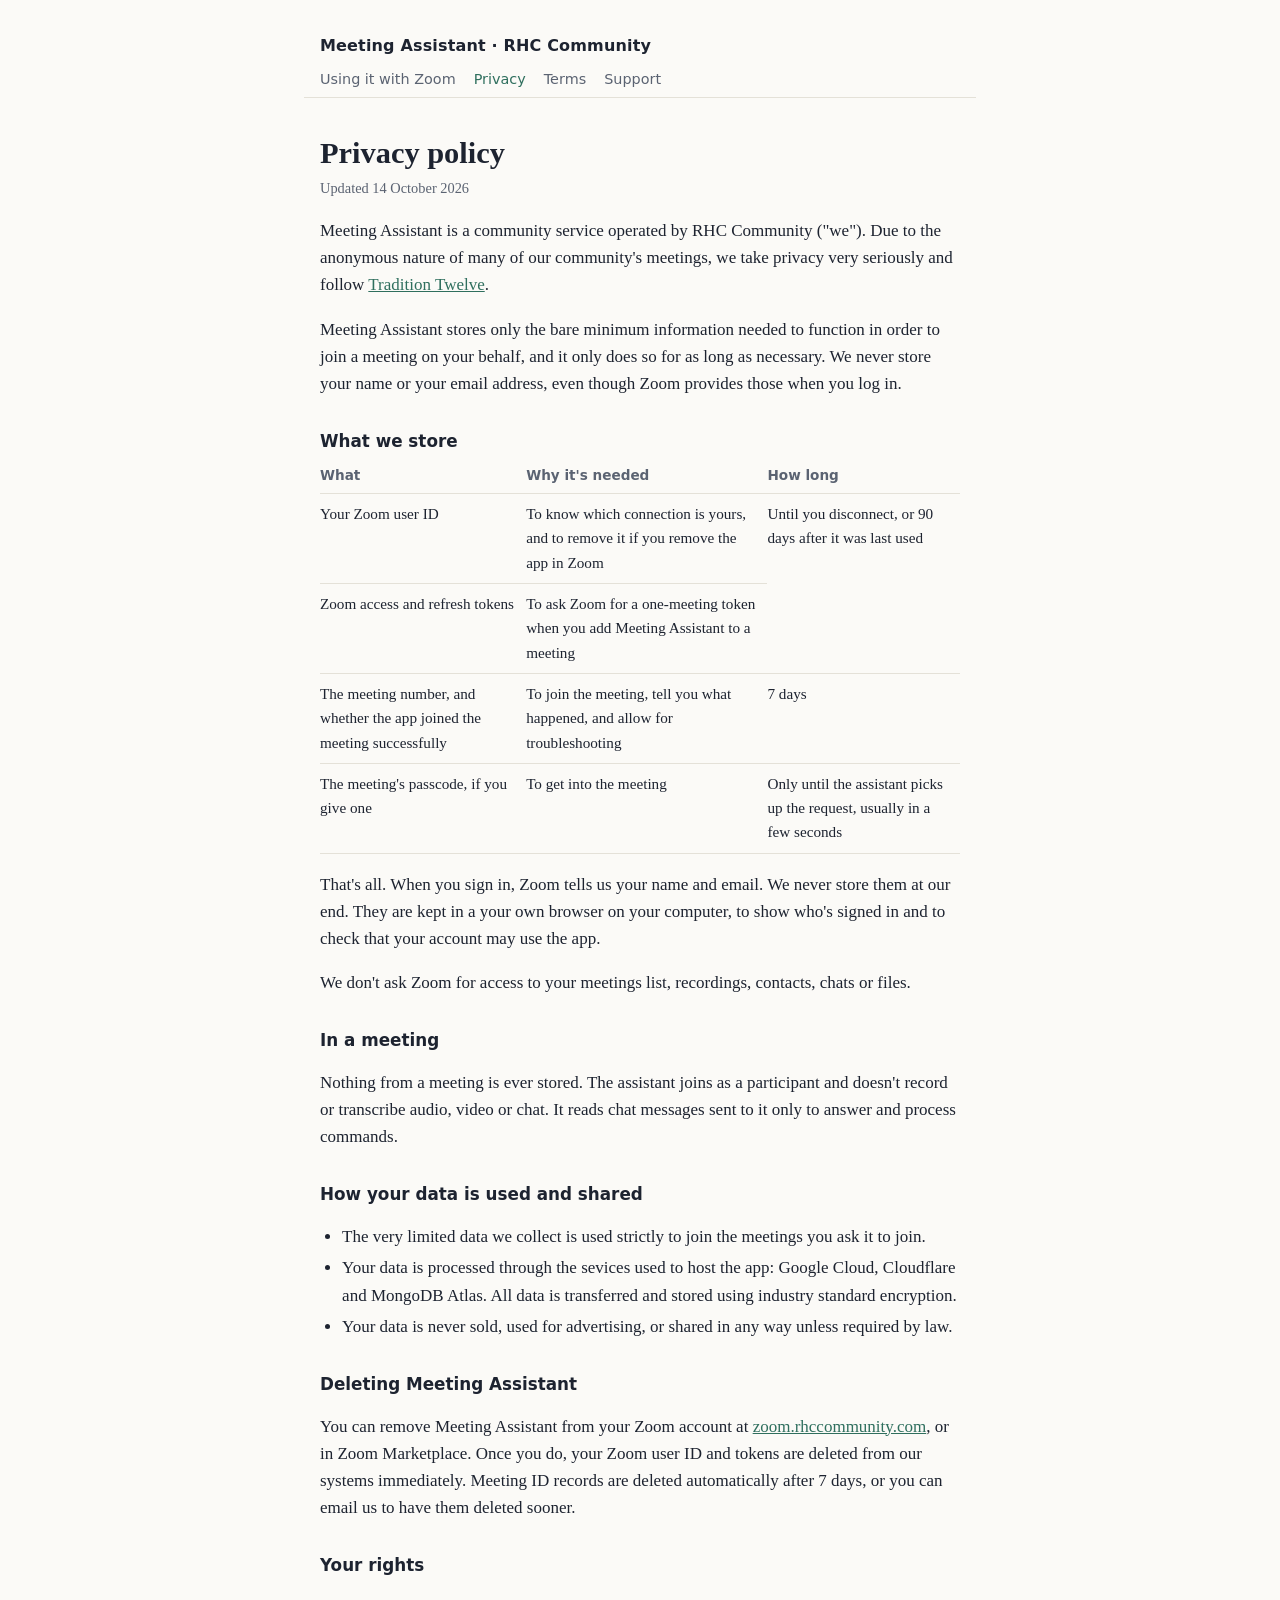
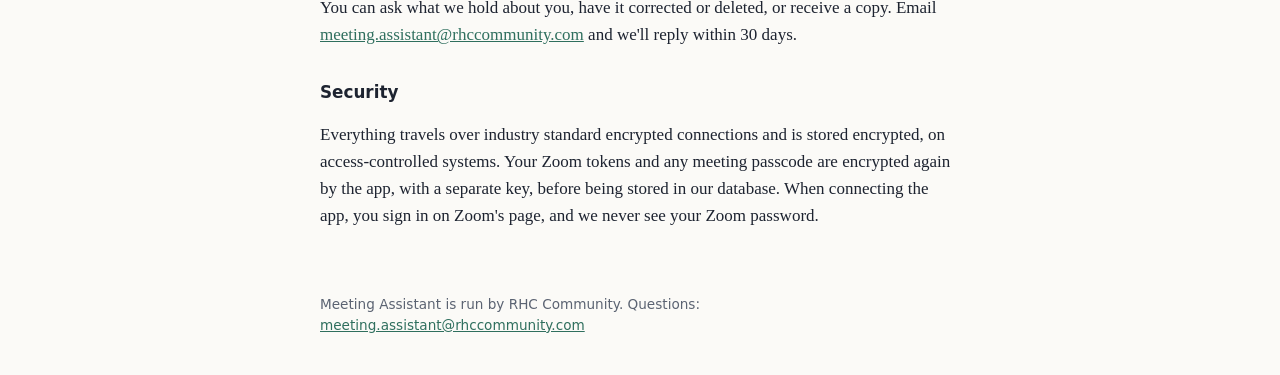
==== commit 06563c81: "fix: typo" ====
--- a/privacy/index.html
+++ b/privacy/index.html
@@ -34,9 +34,9 @@
       </p>
       <p>
         Meeting Assistant stores only the bare minimum information needed to
-        function in order to join a meeting on your behalf, and it only that for
-        as long as it needs it. We never store your name or your email address,
-        even though Zoom provides those when you log in.
+        function in order to join a meeting on your behalf, and it only does so
+        for as long as necessary. We never store your name or your email
+        address, even though Zoom provides those when you log in.
       </p>
 
       <h2>What we store</h2>
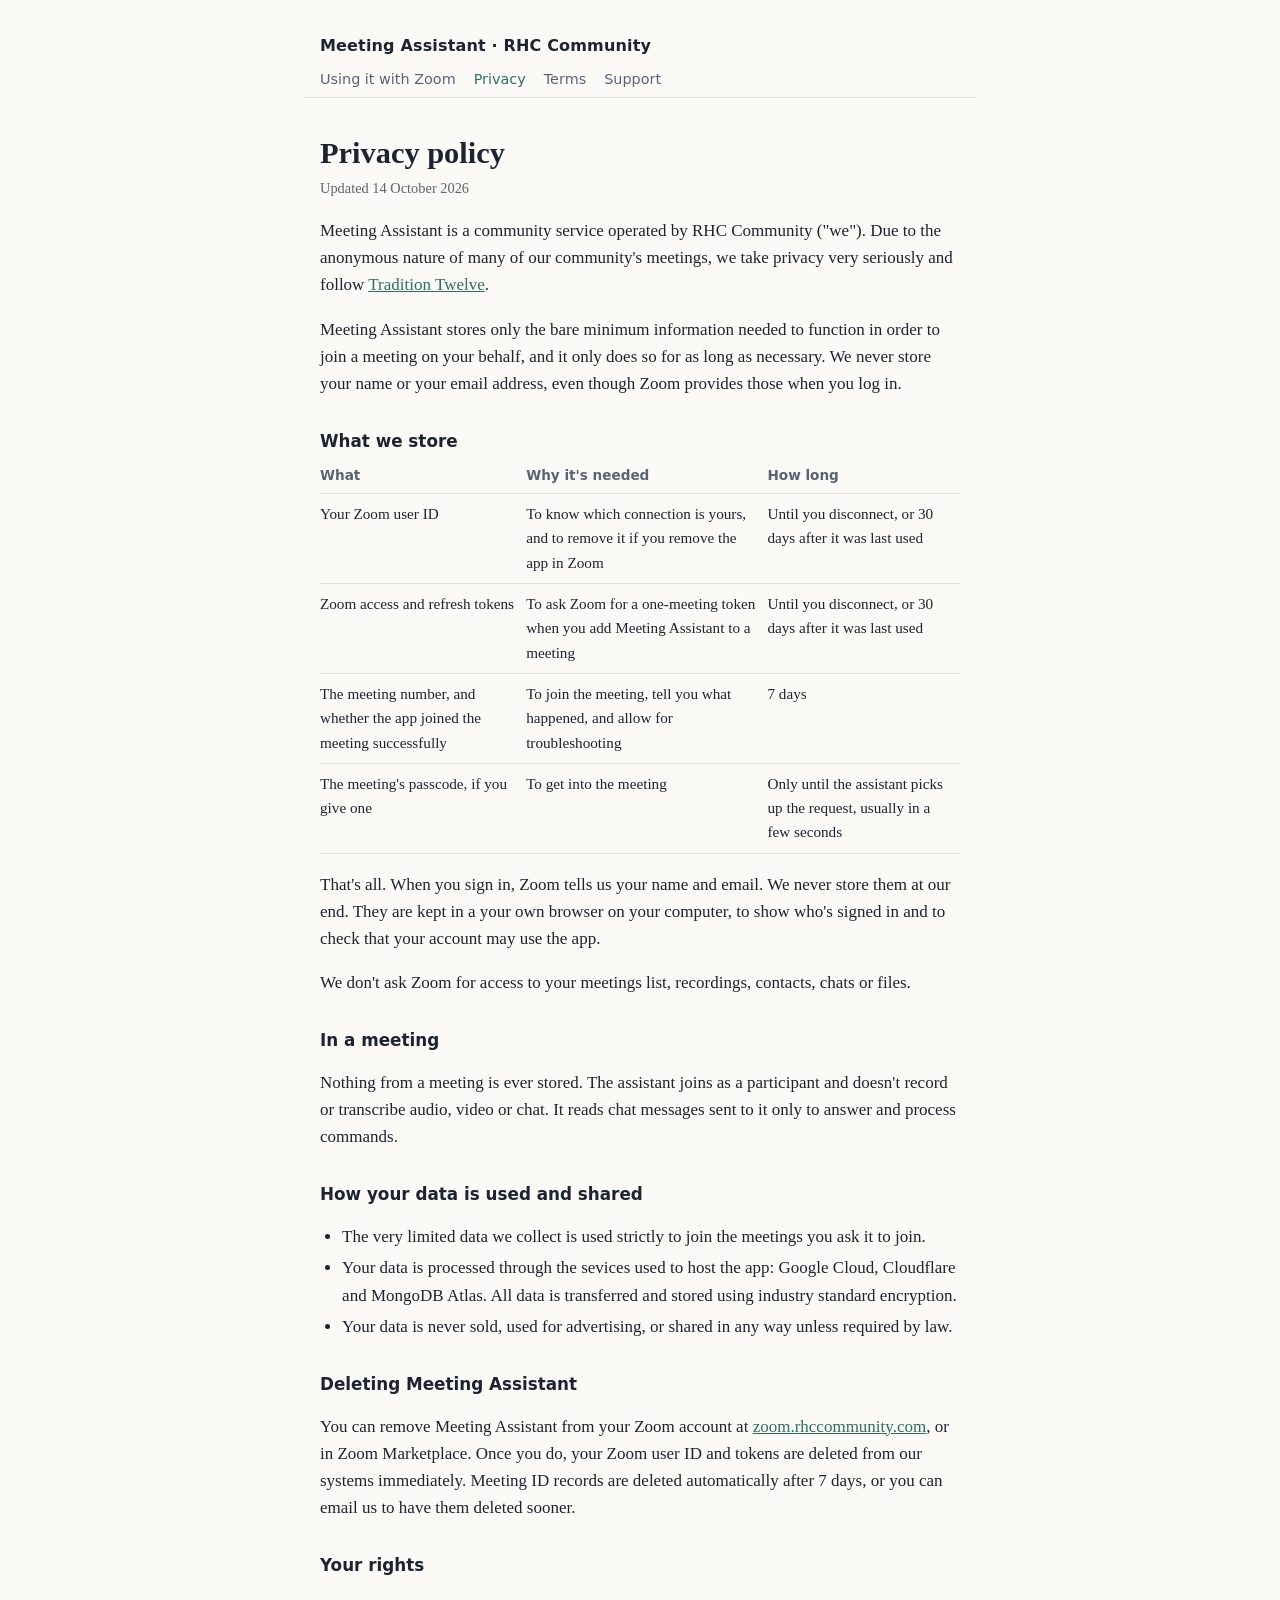
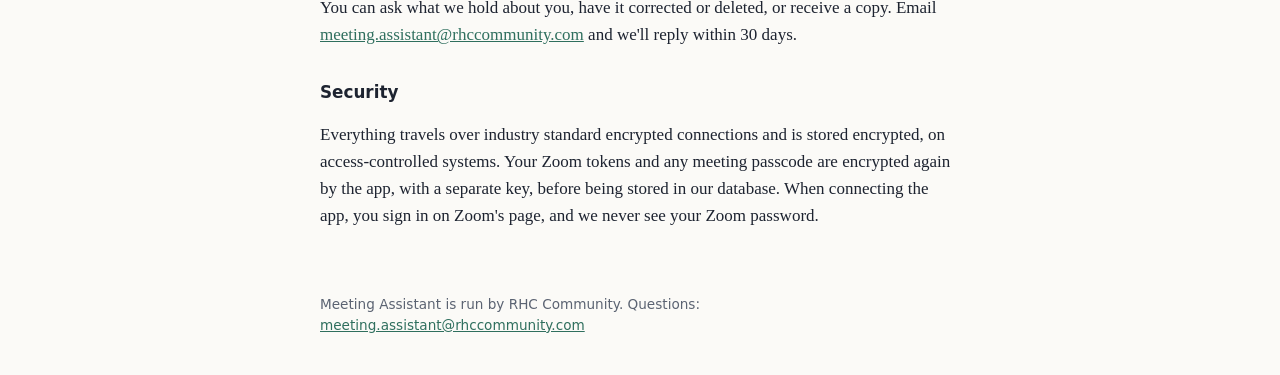
==== commit eaf48fe4: "fix: privacy policy table" ====
--- a/privacy/index.html
+++ b/privacy/index.html
@@ -53,9 +53,7 @@
               To know which connection is yours, and to remove it if you remove
               the app in Zoom
             </td>
-            <td rowspan="2">
-              Until you disconnect, or 90 days after it was last used
-            </td>
+            <td>Until you disconnect, or 30 days after it was last used</td>
           </tr>
           <tr>
             <td>Zoom access and refresh tokens</td>
@@ -63,6 +61,7 @@
               To ask Zoom for a one-meeting token when you add Meeting Assistant
               to a meeting
             </td>
+            <td>Until you disconnect, or 30 days after it was last used</td>
           </tr>
           <tr>
             <td>
